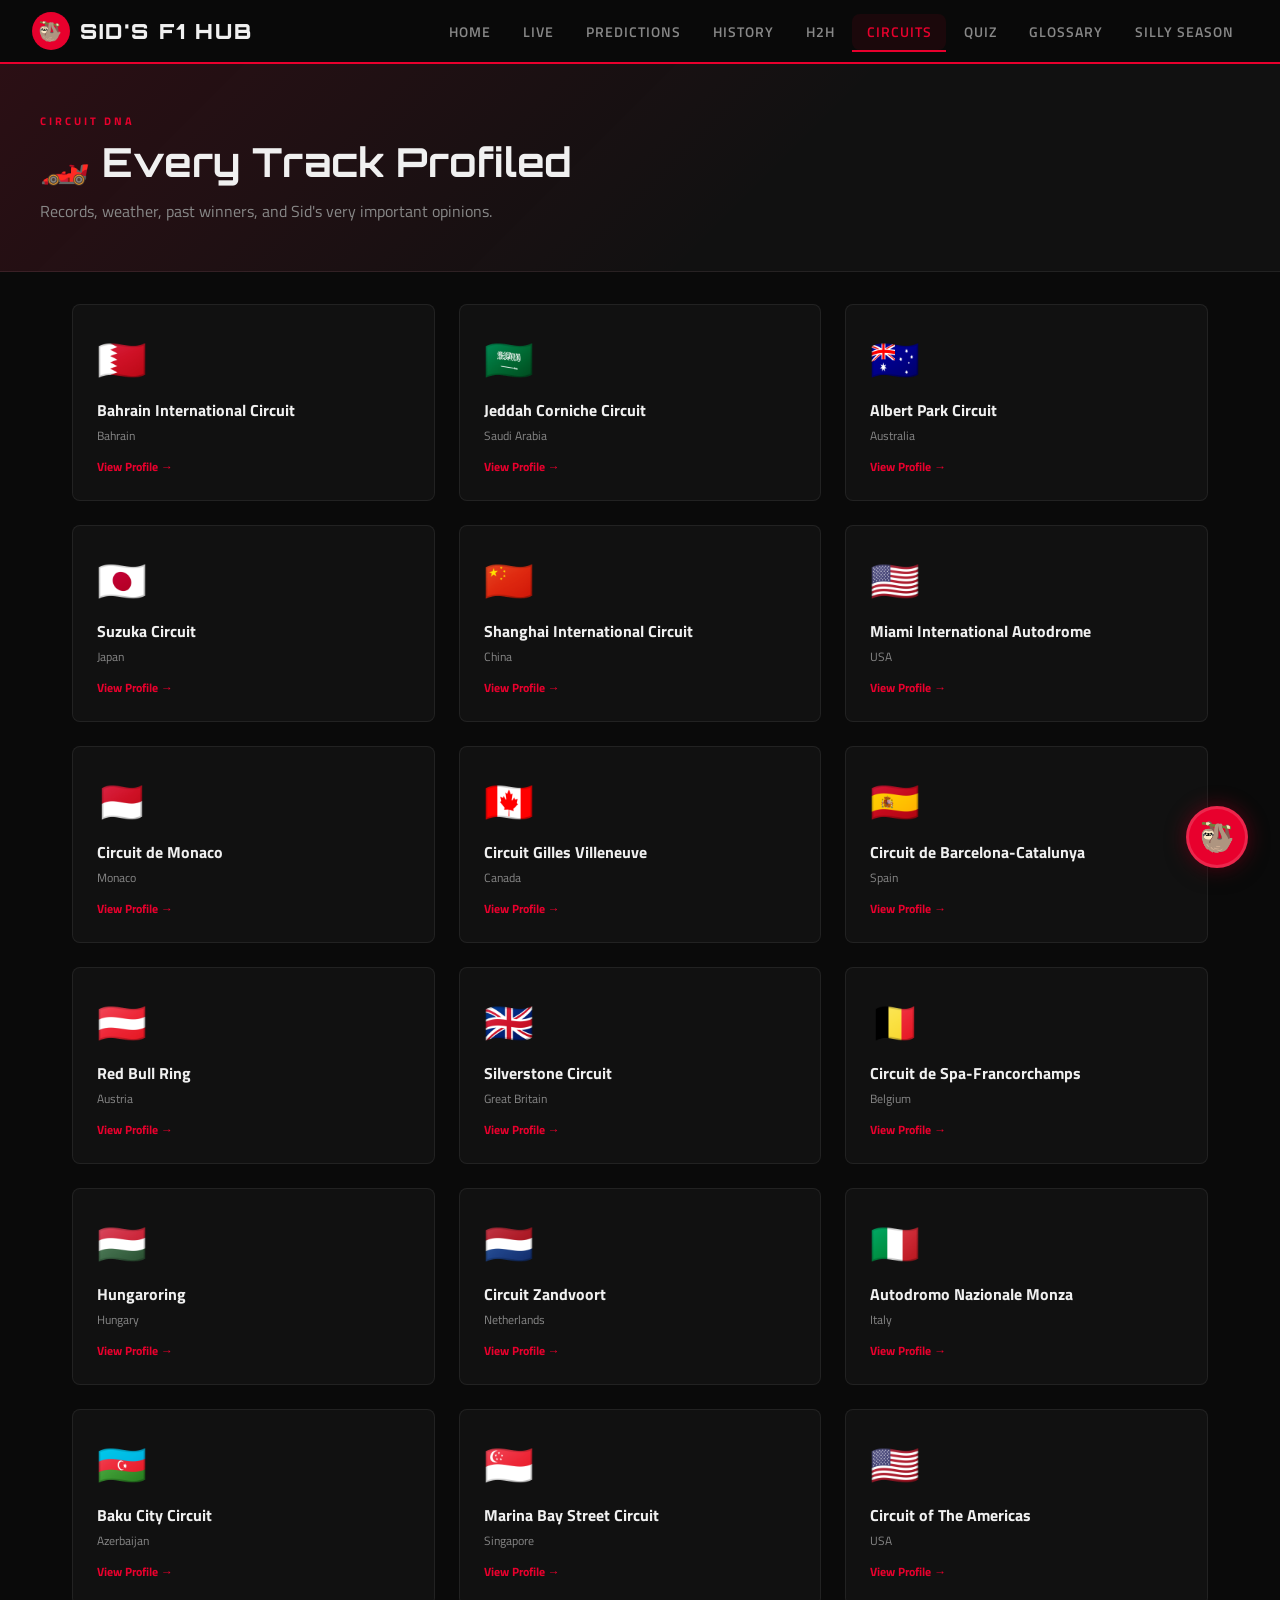
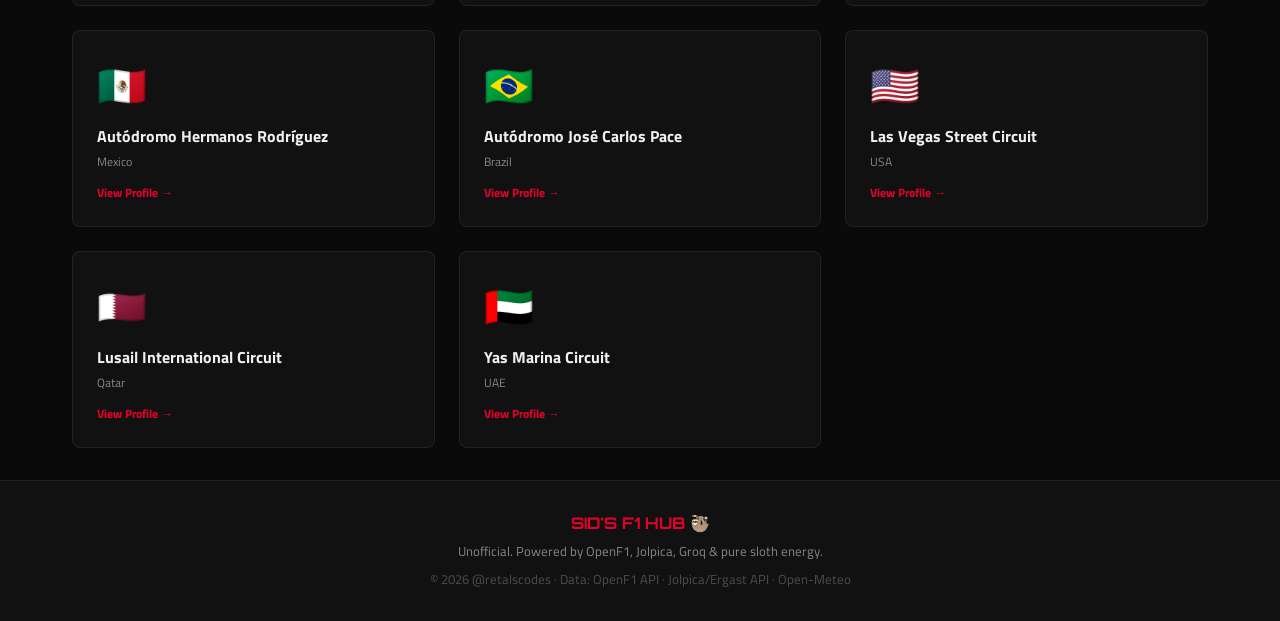
==== frontend/pages/circuit.html @ 2f7b027c "Initial release — Sid's F1 Hub Full-stack F1 website featuring live dashboard, race predictions with" ====
<!DOCTYPE html>
<html lang="en">
<head>
  <meta charset="UTF-8" />
  <meta name="viewport" content="width=device-width, initial-scale=1.0" />
  <title>Circuits — SID'S F1 HUB</title>
  <link rel="stylesheet" href="../assets/css/main.css" />
  <link rel="icon" href="data:image/svg+xml,<svg xmlns='http://www.w3.org/2000/svg' viewBox='0 0 100 100'><text y='.9em' font-size='90'>🦥</text></svg>" />
</head>
<body>
<nav class="nav">
  <a href="../index.html" class="nav-logo"><div class="sid-icon-fallback">🦥</div>SID'S F1 HUB</a>
  <ul class="nav-links" id="navLinks">
    <li><a href="../index.html">Home</a></li>
    <li><a href="live.html">Live</a></li>
    <li><a href="predictions.html">Predictions</a></li>
    <li><a href="history.html">History</a></li>
    <li><a href="head-to-head.html">H2H</a></li>
    <li><a href="circuit.html" class="active">Circuits</a></li>
    <li><a href="quiz.html">Quiz</a></li>
    <li><a href="glossary.html">Glossary</a></li>
    <li><a href="silly-season.html">Silly Season</a></li>
  </ul>
  <button class="nav-burger" id="navBurger"><span></span><span></span><span></span></button>
</nav>

<div style="padding-top:64px;">
  <div style="background:linear-gradient(135deg,rgba(232,0,45,0.12),transparent 60%),var(--bg2);border-bottom:1px solid var(--border);padding:3rem 2rem;">
    <div style="max-width:1200px;margin:0 auto;">
      <div class="section-tag">Circuit DNA</div>
      <h1 class="section-title" style="font-size:2.5rem;margin-bottom:0.75rem;">🏎️ Every Track Profiled</h1>
      <p style="color:var(--text-dim);max-width:500px;">Records, weather, past winners, and Sid's very important opinions.</p>
    </div>
  </div>

  <!-- Circuit Grid -->
  <div id="circuitGrid" style="max-width:1200px;margin:0 auto;padding:2rem;">
    <div class="grid-auto" id="circuitCards"></div>
  </div>

  <!-- Circuit Detail -->
  <div id="circuitDetail" style="display:none;max-width:1100px;margin:0 auto;padding:2rem;">
    <button class="btn btn-ghost" onclick="closeDetail()" style="margin-bottom:1.5rem;">← All Circuits</button>

    <div style="display:flex;align-items:center;gap:1.5rem;flex-wrap:wrap;margin-bottom:2rem;">
      <div style="font-size:4rem;" id="detailFlag"></div>
      <div>
        <div class="section-tag" id="detailCountry"></div>
        <h2 class="section-title" style="font-size:2rem;" id="detailName"></h2>
      </div>
    </div>

    <div class="grid-4" style="gap:1rem;margin-bottom:2rem;" id="detailStats"></div>

    <div class="grid-2" style="gap:1.5rem;margin-bottom:2rem;">
      <!-- Weather -->
      <div class="card card-accent" id="detailWeatherCard" style="display:none;">
        <div class="section-tag" style="margin-bottom:0.75rem;">Current Weather at Circuit</div>
        <div style="display:flex;align-items:center;gap:1.5rem;flex-wrap:wrap;">
          <div>
            <div class="font-mono fw-900 text-red" style="font-size:2.5rem;" id="detailTemp">--°C</div>
            <div style="font-size:0.8rem;color:var(--text-dim);" id="detailWeatherDesc"></div>
          </div>
          <div style="display:flex;gap:1.5rem;">
            <div><div class="text-dim" style="font-size:0.7rem;text-transform:uppercase;letter-spacing:1px;">Wind</div><div class="font-mono fw-700" id="detailWind">--</div></div>
          </div>
        </div>
      </div>

      <!-- Sid's Take -->
      <div class="card" style="border-left:3px solid var(--red);">
        <div style="display:flex;gap:0.75rem;">
          <div style="font-size:1.5rem;flex-shrink:0;">🦥</div>
          <div>
            <div style="font-size:0.7rem;font-weight:700;letter-spacing:1px;text-transform:uppercase;color:var(--red);margin-bottom:0.4rem;">Sid's Take</div>
            <div style="font-size:0.88rem;font-style:italic;" id="detailSidQuote">Loading Sid's opinion...</div>
          </div>
        </div>
      </div>
    </div>

    <!-- Fun Fact -->
    <div class="card" style="margin-bottom:2rem;border-left:3px solid var(--gold);" id="detailFunFact" style="display:none;">
      <div style="font-size:0.7rem;font-weight:700;letter-spacing:1px;text-transform:uppercase;color:var(--gold);margin-bottom:0.5rem;">⭐ Fun Fact</div>
      <div id="detailFunFactText" style="font-size:0.9rem;"></div>
    </div>

    <!-- Past Winners -->
    <div class="card">
      <div class="section-tag" style="margin-bottom:1rem;">Past Race Winners</div>
      <div id="detailWinners">
        <div class="loading-state"><div class="spinner"></div></div>
      </div>
    </div>
  </div>
</div>

<footer>
  <div class="footer-logo">SID'S F1 HUB 🦥</div>
  <div>Unofficial. Powered by OpenF1, Jolpica, Groq & pure sloth energy.</div>
  <div style="margin-top:0.5rem;opacity:0.5;">© 2026 @retalscodes · Data: OpenF1 API · Jolpica/Ergast API · Open-Meteo</div>
</footer>

<div class="sid-chat-bubble">
  <div class="sid-chat-window" id="sidChatWindow">
    <div class="sid-chat-header">
      <div class="avatar"><div class="fallback">🦥</div></div>
      <div><div class="name">Sid the F1 Sloth</div><div class="status">Online</div></div>
    </div>
    <div class="sid-chat-msgs" id="sidMsgs">
      <div class="msg msg-sid">Monaco is basically my ice cave. Narrow, impossible to escape. Ask me anything! 🦥🏎️</div>
    </div>
    <div class="sid-chat-input">
      <input type="text" id="sidInput" placeholder="Ask Sid..." />
      <button id="sidSend"><svg viewBox="0 0 24 24"><path d="M2 21l21-9L2 3v7l15 2-15 2z"/></svg></button>
    </div>
  </div>
  <button class="sid-chat-toggle" id="sidChatToggle"><span class="fallback-face">🦥</span></button>
</div>

<script src="../assets/js/api.js"></script>
<script src="../assets/js/sid-chat.js"></script>
<script>
document.getElementById('navBurger').addEventListener('click', () => {
  document.getElementById('navLinks').classList.toggle('open');
});

const CIRCUITS_CLIENT = {
  bahrain:       { name: 'Bahrain International Circuit',   country: 'Bahrain',     flag: '🇧🇭' },
  saudi_arabia:  { name: 'Jeddah Corniche Circuit',         country: 'Saudi Arabia',flag: '🇸🇦' },
  australia:     { name: 'Albert Park Circuit',             country: 'Australia',   flag: '🇦🇺' },
  japan:         { name: 'Suzuka Circuit',                  country: 'Japan',       flag: '🇯🇵' },
  china:         { name: 'Shanghai International Circuit',  country: 'China',       flag: '🇨🇳' },
  miami:         { name: 'Miami International Autodrome',   country: 'USA',         flag: '🇺🇸' },
  monaco:        { name: 'Circuit de Monaco',               country: 'Monaco',      flag: '🇲🇨' },
  canada:        { name: 'Circuit Gilles Villeneuve',       country: 'Canada',      flag: '🇨🇦' },
  spain:         { name: 'Circuit de Barcelona-Catalunya',  country: 'Spain',       flag: '🇪🇸' },
  austria:       { name: 'Red Bull Ring',                   country: 'Austria',     flag: '🇦🇹' },
  britain:       { name: 'Silverstone Circuit',             country: 'Great Britain',flag:'🇬🇧' },
  belgium:       { name: 'Circuit de Spa-Francorchamps',    country: 'Belgium',     flag: '🇧🇪' },
  hungary:       { name: 'Hungaroring',                     country: 'Hungary',     flag: '🇭🇺' },
  netherlands:   { name: 'Circuit Zandvoort',               country: 'Netherlands', flag: '🇳🇱' },
  italy:         { name: 'Autodromo Nazionale Monza',       country: 'Italy',       flag: '🇮🇹' },
  azerbaijan:    { name: 'Baku City Circuit',               country: 'Azerbaijan',  flag: '🇦🇿' },
  singapore:     { name: 'Marina Bay Street Circuit',       country: 'Singapore',   flag: '🇸🇬' },
  usa:           { name: 'Circuit of The Americas',         country: 'USA',         flag: '🇺🇸' },
  mexico:        { name: 'Autódromo Hermanos Rodríguez',    country: 'Mexico',      flag: '🇲🇽' },
  brazil:        { name: 'Autódromo José Carlos Pace',      country: 'Brazil',      flag: '🇧🇷' },
  las_vegas:     { name: 'Las Vegas Street Circuit',        country: 'USA',         flag: '🇺🇸' },
  qatar:         { name: 'Lusail International Circuit',    country: 'Qatar',       flag: '🇶🇦' },
  abu_dhabi:     { name: 'Yas Marina Circuit',              country: 'UAE',         flag: '🇦🇪' },
};

// Build grid
const grid = document.getElementById('circuitCards');
grid.innerHTML = Object.entries(CIRCUITS_CLIENT).map(([key, c]) => `
  <div class="card" style="cursor:pointer;" onclick="openCircuit('${key}')">
    <div style="font-size:2.5rem;margin-bottom:0.5rem;">${c.flag}</div>
    <div class="fw-700">${c.name}</div>
    <div style="font-size:0.75rem;color:var(--text-dim);margin-top:4px;">${c.country}</div>
    <div style="margin-top:0.75rem;font-size:0.75rem;color:var(--red);font-weight:700;">View Profile →</div>
  </div>`).join('');

async function openCircuit(key) {
  document.getElementById('circuitGrid').style.display = 'none';
  document.getElementById('circuitDetail').style.display = 'block';
  const c = CIRCUITS_CLIENT[key];
  if (c) {
    document.getElementById('detailFlag').textContent = c.flag;
    document.getElementById('detailName').textContent = c.name;
    document.getElementById('detailCountry').textContent = c.country;
  }
  document.getElementById('detailStats').innerHTML = '<div class="loading-state" style="grid-column:1/-1"><div class="spinner"></div></div>';
  document.getElementById('detailWinners').innerHTML = '<div class="loading-state"><div class="spinner"></div></div>';

  const data = await API.getCircuitDNA(key);
  if (!data) return;

  const stats = [
    { label: 'Circuit Length', value: data.length_km ? data.length_km + ' km' : '—' },
    { label: 'Turns', value: data.turns || '—' },
    { label: 'DRS Zones', value: data.drs_zones || '—' },
    { label: 'First GP', value: data.first_gp || '—' },
    { label: 'Lap Record', value: data.lap_record || '—', wide: true },
    { label: 'Overtaking', value: data.overtaking_difficulty || '—', wide: true },
  ];
  document.getElementById('detailStats').innerHTML = stats.map(s => `
    <div class="card" style="padding:1rem;${s.wide?'grid-column:span 2;':''}">
      <div style="font-size:0.7rem;color:var(--text-dim);letter-spacing:1px;text-transform:uppercase;margin-bottom:4px;">${s.label}</div>
      <div class="fw-700" style="font-size:0.9rem;">${s.value}</div>
    </div>`).join('');

  if (data.weather?.temperature != null) {
    const wc = document.getElementById('detailWeatherCard');
    wc.style.display = 'block';
    document.getElementById('detailTemp').textContent = `${Math.round(data.weather.temperature)}°C`;
    document.getElementById('detailWeatherDesc').textContent = descWeather(data.weather.weathercode);
    document.getElementById('detailWind').textContent = `${data.weather.windspeed} km/h`;
  }

  if (data.sid_quote) {
    document.getElementById('detailSidQuote').textContent = data.sid_quote;
  }

  if (data.fun_fact) {
    document.getElementById('detailFunFact').style.display = 'block';
    document.getElementById('detailFunFactText').textContent = data.fun_fact;
  }

  if (data.past_winners?.length) {
    document.getElementById('detailWinners').innerHTML = `
      <table class="standings-table">
        <thead><tr><th>Year</th><th>Winner</th><th>Constructor</th><th>Time / Gap</th></tr></thead>
        <tbody>
          ${data.past_winners.map(w => `
            <tr>
              <td class="font-mono text-dim">${w.year}</td>
              <td class="fw-700">${w.winner}</td>
              <td style="color:var(--text-dim);font-size:0.85rem;">${w.constructor}</td>
              <td class="font-mono" style="font-size:0.82rem;color:var(--text-dim);">${w.time || '—'}</td>
            </tr>`).join('')}
        </tbody>
      </table>`;
  } else {
    document.getElementById('detailWinners').innerHTML = '<div class="text-dim" style="padding:1rem;">No winner data available for this circuit.</div>';
  }

  window.scrollTo({ top: 0, behavior: 'smooth' });
}

function closeDetail() {
  document.getElementById('circuitDetail').style.display = 'none';
  document.getElementById('circuitGrid').style.display = 'block';
}

function descWeather(code) {
  if (!code && code !== 0) return '';
  if (code === 0) return 'Clear sky ☀️';
  if (code <= 3)  return 'Partly cloudy ⛅';
  if (code <= 9)  return 'Overcast ☁️';
  if (code <= 39) return 'Foggy 🌫️';
  if (code <= 69) return 'Rain 🌧️';
  if (code <= 79) return 'Snow 🌨️';
  if (code <= 89) return 'Showers 🌦️';
  return 'Thunderstorm ⛈️';
}
</script>
</body>
</html>
---- frontend/assets/css/main.css ----
@import url('https://fonts.googleapis.com/css2?family=Orbitron:wght@400;700;900&family=Titillium+Web:wght@300;400;600;700;900&display=swap');

:root {
  --red:       #E8002D;
  --red-dark:  #B5001F;
  --red-glow:  rgba(232,0,45,0.35);
  --bg:        #0A0A0A;
  --bg2:       #111111;
  --bg3:       #1A1A1A;
  --bg4:       #222222;
  --border:    rgba(255,255,255,0.07);
  --text:      #F0F0F0;
  --text-dim:  #888888;
  --gold:      #FFD700;
  --silver:    #C0C0C0;
  --bronze:    #CD7F32;
  --green:     #00D4A0;
  --blue:      #0099FF;
  --font-main: 'Titillium Web', sans-serif;
  --font-mono: 'Orbitron', monospace;
  --radius:    8px;
  --glow: 0 0 20px var(--red-glow);
}

*, *::before, *::after { box-sizing: border-box; margin: 0; padding: 0; }

html { scroll-behavior: smooth; }

body {
  font-family: var(--font-main);
  background: var(--bg);
  color: var(--text);
  min-height: 100vh;
  overflow-x: hidden;
}

/* ── SCROLLBAR ── */
::-webkit-scrollbar { width: 6px; }
::-webkit-scrollbar-track { background: var(--bg2); }
::-webkit-scrollbar-thumb { background: var(--red); border-radius: 3px; }

/* ── NAV ── */
.nav {
  position: fixed;
  top: 0; left: 0; right: 0;
  z-index: 100;
  background: rgba(10,10,10,0.95);
  border-bottom: 2px solid var(--red);
  backdrop-filter: blur(12px);
  display: flex;
  align-items: center;
  justify-content: space-between;
  padding: 0 2rem;
  height: 64px;
}

.nav-logo {
  font-family: var(--font-mono);
  font-size: 1.3rem;
  font-weight: 900;
  color: var(--text);
  text-decoration: none;
  display: flex;
  align-items: center;
  gap: 0.6rem;
  letter-spacing: 2px;
}

.nav-logo .sid-icon {
  width: 38px;
  height: 38px;
  border-radius: 50%;
  border: 2px solid var(--red);
  object-fit: cover;
}

.nav-logo .sid-icon-fallback {
  width: 38px; height: 38px;
  border-radius: 50%;
  background: var(--red);
  display: flex; align-items: center; justify-content: center;
  font-size: 1.2rem; font-weight: 900;
  color: white;
}

.nav-links {
  display: flex;
  align-items: center;
  gap: 0.2rem;
  list-style: none;
}

.nav-links a {
  color: var(--text-dim);
  text-decoration: none;
  font-size: 0.85rem;
  font-weight: 600;
  letter-spacing: 1px;
  text-transform: uppercase;
  padding: 0.5rem 0.9rem;
  border-radius: var(--radius);
  transition: all 0.2s;
  position: relative;
}

.nav-links a:hover,
.nav-links a.active {
  color: var(--red);
  background: rgba(232,0,45,0.08);
}

.nav-links a.active::after {
  content: '';
  position: absolute;
  bottom: -2px; left: 0; right: 0;
  height: 2px;
  background: var(--red);
}

.nav-burger {
  display: none;
  background: none;
  border: none;
  cursor: pointer;
  flex-direction: column;
  gap: 5px;
}
.nav-burger span {
  display: block; width: 24px; height: 2px; background: var(--text);
  transition: all 0.3s;
}

/* ── HERO ── */
.hero {
  min-height: 100vh;
  display: flex;
  align-items: center;
  padding: 80px 2rem 4rem;
  position: relative;
  overflow: hidden;
  background: radial-gradient(ellipse at 70% 50%, rgba(232,0,45,0.12) 0%, transparent 60%),
              radial-gradient(ellipse at 10% 80%, rgba(232,0,45,0.06) 0%, transparent 50%),
              var(--bg);
}

.hero-bg-lines {
  position: absolute;
  inset: 0;
  overflow: hidden;
  pointer-events: none;
}

.hero-bg-lines::before {
  content: '';
  position: absolute;
  top: -50%; left: -10%;
  width: 120%; height: 200%;
  background: repeating-linear-gradient(
    -45deg,
    transparent,
    transparent 60px,
    rgba(232,0,45,0.03) 60px,
    rgba(232,0,45,0.03) 61px
  );
}

.hero-content {
  flex: 1;
  max-width: 700px;
  z-index: 1;
}

.hero-badge {
  display: inline-flex;
  align-items: center;
  gap: 0.5rem;
  background: rgba(232,0,45,0.15);
  border: 1px solid rgba(232,0,45,0.4);
  border-radius: 50px;
  padding: 0.35rem 1rem;
  font-size: 0.75rem;
  font-weight: 700;
  letter-spacing: 2px;
  text-transform: uppercase;
  color: var(--red);
  margin-bottom: 1.5rem;
}

.hero-badge .dot {
  width: 6px; height: 6px;
  border-radius: 50%;
  background: var(--red);
  animation: blink 1.2s infinite;
}

@keyframes blink { 0%,100%{opacity:1} 50%{opacity:0.2} }

.hero-title {
  font-family: var(--font-mono);
  font-size: clamp(2.5rem, 7vw, 5rem);
  font-weight: 900;
  line-height: 1;
  letter-spacing: -1px;
  margin-bottom: 1rem;
}

.hero-title .line1 { color: var(--text); }
.hero-title .accent { color: var(--red); }

.hero-subtitle {
  font-size: 1.1rem;
  color: var(--text-dim);
  margin-bottom: 2.5rem;
  line-height: 1.6;
  max-width: 480px;
}

/* ── LIGHTS SEQUENCE ── */
.lights-row {
  display: flex;
  gap: 12px;
  margin-bottom: 2.5rem;
}

.light {
  width: 22px; height: 22px;
  border-radius: 50%;
  background: #1a0000;
  border: 2px solid #330000;
  box-shadow: inset 0 0 6px rgba(0,0,0,0.8);
  transition: all 0.3s;
}

.light.on {
  background: var(--red);
  border-color: var(--red-dark);
  box-shadow: 0 0 12px var(--red-glow), inset 0 0 4px rgba(255,100,100,0.4);
}

/* ── COUNTDOWN ── */
.countdown-card {
  background: var(--bg2);
  border: 1px solid var(--border);
  border-top: 3px solid var(--red);
  border-radius: var(--radius);
  padding: 1.5rem 2rem;
  display: inline-block;
}

.countdown-race {
  font-size: 0.75rem;
  font-weight: 700;
  letter-spacing: 2px;
  text-transform: uppercase;
  color: var(--red);
  margin-bottom: 0.75rem;
  display: flex;
  align-items: center;
  gap: 0.5rem;
}

.countdown-units {
  display: flex;
  gap: 1.5rem;
  align-items: flex-end;
}

.countdown-unit {
  text-align: center;
}

.countdown-num {
  font-family: var(--font-mono);
  font-size: 3rem;
  font-weight: 900;
  color: var(--text);
  line-height: 1;
  min-width: 60px;
}

.countdown-label {
  font-size: 0.65rem;
  font-weight: 700;
  letter-spacing: 2px;
  text-transform: uppercase;
  color: var(--text-dim);
  margin-top: 4px;
}

.countdown-sep {
  font-family: var(--font-mono);
  font-size: 2rem;
  color: var(--red);
  line-height: 1;
  padding-bottom: 0.4rem;
}

.hero-sid {
  position: absolute;
  right: 5%;
  bottom: 0;
  width: min(380px, 40vw);
  z-index: 1;
  filter: drop-shadow(-10px 0 40px rgba(232,0,45,0.3));
}

/* ── SECTION ── */
.section {
  padding: 5rem 2rem;
  max-width: 1400px;
  margin: 0 auto;
}

.section-header {
  margin-bottom: 2.5rem;
}

.section-tag {
  font-size: 0.7rem;
  font-weight: 700;
  letter-spacing: 3px;
  text-transform: uppercase;
  color: var(--red);
  margin-bottom: 0.5rem;
}

.section-title {
  font-family: var(--font-mono);
  font-size: clamp(1.5rem, 3vw, 2.2rem);
  font-weight: 700;
  color: var(--text);
}

/* ── CARD ── */
.card {
  background: var(--bg2);
  border: 1px solid var(--border);
  border-radius: var(--radius);
  padding: 1.5rem;
  transition: border-color 0.2s, transform 0.2s;
}

.card:hover {
  border-color: rgba(232,0,45,0.3);
  transform: translateY(-2px);
}

.card-accent { border-top: 3px solid var(--red); }

/* ── GRID ── */
.grid-2 { display: grid; grid-template-columns: repeat(2, 1fr); gap: 1.5rem; }
.grid-3 { display: grid; grid-template-columns: repeat(3, 1fr); gap: 1.5rem; }
.grid-4 { display: grid; grid-template-columns: repeat(4, 1fr); gap: 1.5rem; }
.grid-auto { display: grid; grid-template-columns: repeat(auto-fill, minmax(280px, 1fr)); gap: 1.5rem; }

/* ── DRIVER CARD ── */
.driver-card {
  background: var(--bg2);
  border: 1px solid var(--border);
  border-radius: var(--radius);
  padding: 1.25rem;
  display: flex;
  align-items: center;
  gap: 1rem;
  transition: all 0.2s;
  cursor: pointer;
}

.driver-card:hover { border-color: rgba(232,0,45,0.4); background: var(--bg3); }

.driver-number {
  font-family: var(--font-mono);
  font-size: 1.8rem;
  font-weight: 900;
  min-width: 50px;
  text-align: center;
  opacity: 0.5;
}

.driver-flag {
  font-size: 1.4rem;
}

.driver-info { flex: 1; }

.driver-name {
  font-weight: 700;
  font-size: 1rem;
  color: var(--text);
}

.driver-team {
  font-size: 0.75rem;
  color: var(--text-dim);
  margin-top: 2px;
}

.driver-points {
  font-family: var(--font-mono);
  font-size: 1.1rem;
  font-weight: 700;
  color: var(--red);
}

.team-color-bar {
  width: 4px;
  height: 100%;
  border-radius: 2px;
  min-height: 50px;
}

/* ── STANDINGS TABLE ── */
.standings-table {
  width: 100%;
  border-collapse: collapse;
}

.standings-table th {
  font-size: 0.7rem;
  font-weight: 700;
  letter-spacing: 2px;
  text-transform: uppercase;
  color: var(--text-dim);
  text-align: left;
  padding: 0.75rem 1rem;
  border-bottom: 1px solid var(--border);
}

.standings-table td {
  padding: 0.85rem 1rem;
  border-bottom: 1px solid var(--border);
  font-size: 0.9rem;
}

.standings-table tr:last-child td { border-bottom: none; }
.standings-table tr:hover td { background: rgba(255,255,255,0.02); }

.pos-1 { color: var(--gold); font-family: var(--font-mono); font-weight: 700; }
.pos-2 { color: var(--silver); font-family: var(--font-mono); font-weight: 700; }
.pos-3 { color: var(--bronze); font-family: var(--font-mono); font-weight: 700; }
.pos-n { color: var(--text-dim); font-family: var(--font-mono); }

/* ── TIRE ── */
.tire {
  display: inline-flex;
  align-items: center;
  justify-content: center;
  width: 28px; height: 28px;
  border-radius: 50%;
  font-size: 0.65rem;
  font-weight: 900;
  letter-spacing: 0.5px;
}

.tire-S { background: #FF1E00; color: white; }
.tire-M { background: #FFD700; color: black; }
.tire-H { background: #F0F0F0; color: black; }
.tire-I { background: #39B54A; color: white; }
.tire-W { background: #1E90FF; color: white; }

/* ── FLAGS ── */
.flag-pill {
  display: inline-flex;
  align-items: center;
  gap: 0.4rem;
  background: var(--bg3);
  border: 1px solid var(--border);
  border-radius: 50px;
  padding: 0.25rem 0.75rem;
  font-size: 0.8rem;
  font-weight: 600;
}

/* ── BUTTON ── */
.btn {
  display: inline-flex;
  align-items: center;
  gap: 0.5rem;
  padding: 0.7rem 1.5rem;
  border-radius: var(--radius);
  font-family: var(--font-main);
  font-weight: 700;
  font-size: 0.85rem;
  letter-spacing: 1px;
  text-transform: uppercase;
  cursor: pointer;
  border: none;
  text-decoration: none;
  transition: all 0.2s;
}

.btn-primary {
  background: var(--red);
  color: white;
}

.btn-primary:hover {
  background: var(--red-dark);
  transform: translateY(-1px);
  box-shadow: var(--glow);
}

.btn-outline {
  background: transparent;
  border: 1px solid var(--red);
  color: var(--red);
}

.btn-outline:hover {
  background: rgba(232,0,45,0.1);
}

.btn-ghost {
  background: var(--bg3);
  color: var(--text);
  border: 1px solid var(--border);
}

.btn-ghost:hover { background: var(--bg4); }

/* ── INPUT ── */
.input {
  background: var(--bg3);
  border: 1px solid var(--border);
  border-radius: var(--radius);
  color: var(--text);
  font-family: var(--font-main);
  font-size: 0.95rem;
  padding: 0.75rem 1rem;
  width: 100%;
  outline: none;
  transition: border-color 0.2s;
}

.input:focus { border-color: var(--red); }
.input::placeholder { color: var(--text-dim); }

select.input {
  cursor: pointer;
  -webkit-appearance: none;
  background-image: url("data:image/svg+xml,%3Csvg xmlns='http://www.w3.org/2000/svg' width='12' height='12' viewBox='0 0 12 12'%3E%3Cpath fill='%23888' d='M6 8L1 3h10z'/%3E%3C/svg%3E");
  background-repeat: no-repeat;
  background-position: right 1rem center;
  padding-right: 2.5rem;
}

/* ── BADGE ── */
.badge {
  display: inline-flex;
  align-items: center;
  padding: 0.2rem 0.6rem;
  border-radius: 4px;
  font-size: 0.7rem;
  font-weight: 700;
  letter-spacing: 1px;
  text-transform: uppercase;
}

.badge-red    { background: rgba(232,0,45,0.2);  color: var(--red); }
.badge-green  { background: rgba(0,212,160,0.2); color: var(--green); }
.badge-gold   { background: rgba(255,215,0,0.2); color: var(--gold); }
.badge-gray   { background: rgba(255,255,255,0.07); color: var(--text-dim); }

/* ── LIVE INDICATOR ── */
.live-badge {
  display: inline-flex;
  align-items: center;
  gap: 6px;
  background: rgba(232,0,45,0.15);
  border: 1px solid rgba(232,0,45,0.5);
  border-radius: 50px;
  padding: 0.3rem 0.8rem;
  font-size: 0.75rem;
  font-weight: 700;
  letter-spacing: 2px;
  color: var(--red);
}

.live-badge .pulse {
  width: 8px; height: 8px;
  border-radius: 50%;
  background: var(--red);
  animation: pulse 1.5s infinite;
}

@keyframes pulse {
  0%   { transform: scale(1); opacity: 1; box-shadow: 0 0 0 0 var(--red-glow); }
  70%  { transform: scale(1.1); opacity: 0.7; box-shadow: 0 0 0 6px transparent; }
  100% { transform: scale(1); opacity: 1; }
}

/* ── SID CHAT ── */
.sid-chat-bubble {
  position: fixed;
  bottom: 2rem;
  right: 2rem;
  z-index: 200;
}

.sid-chat-toggle {
  width: 62px; height: 62px;
  border-radius: 50%;
  background: var(--red);
  border: 3px solid rgba(255,255,255,0.15);
  cursor: pointer;
  display: flex;
  align-items: center;
  justify-content: center;
  box-shadow: var(--glow), 0 4px 20px rgba(0,0,0,0.5);
  transition: transform 0.2s;
  overflow: hidden;
  padding: 0;
}

.sid-chat-toggle:hover { transform: scale(1.08); }

.sid-chat-toggle img {
  width: 100%; height: 100%;
  object-fit: cover;
  border-radius: 50%;
}

.sid-chat-toggle .fallback-face {
  font-size: 1.8rem;
}

.sid-chat-window {
  position: absolute;
  bottom: 78px;
  right: 0;
  width: 360px;
  background: var(--bg2);
  border: 1px solid var(--border);
  border-top: 3px solid var(--red);
  border-radius: var(--radius);
  box-shadow: 0 20px 60px rgba(0,0,0,0.7);
  display: none;
  flex-direction: column;
  overflow: hidden;
  max-height: 520px;
}

.sid-chat-window.open { display: flex; }

.sid-chat-header {
  display: flex;
  align-items: center;
  gap: 0.75rem;
  padding: 1rem 1.25rem;
  background: var(--bg3);
  border-bottom: 1px solid var(--border);
}

.sid-chat-header .avatar {
  width: 36px; height: 36px;
  border-radius: 50%;
  border: 2px solid var(--red);
  overflow: hidden;
  flex-shrink: 0;
}

.sid-chat-header .avatar img { width: 100%; height: 100%; object-fit: cover; }
.sid-chat-header .avatar .fallback { width: 100%; height: 100%; background: var(--red); display: flex; align-items: center; justify-content: center; font-size: 1rem; }

.sid-chat-header .name {
  font-weight: 700;
  font-size: 0.9rem;
}

.sid-chat-header .status {
  font-size: 0.7rem;
  color: var(--green);
  display: flex;
  align-items: center;
  gap: 4px;
}

.sid-chat-header .status::before {
  content: '';
  width: 6px; height: 6px;
  border-radius: 50%;
  background: var(--green);
}

.sid-chat-msgs {
  flex: 1;
  overflow-y: auto;
  padding: 1rem;
  display: flex;
  flex-direction: column;
  gap: 0.75rem;
  min-height: 200px;
}

.msg {
  max-width: 85%;
  padding: 0.75rem 1rem;
  border-radius: var(--radius);
  font-size: 0.88rem;
  line-height: 1.5;
}

.msg-sid {
  background: var(--bg3);
  border: 1px solid var(--border);
  align-self: flex-start;
  border-bottom-left-radius: 2px;
}

.msg-user {
  background: var(--red);
  color: white;
  align-self: flex-end;
  border-bottom-right-radius: 2px;
}

.msg-typing {
  display: flex;
  gap: 4px;
  align-items: center;
  padding: 0.75rem 1rem;
}

.msg-typing span {
  width: 6px; height: 6px;
  background: var(--text-dim);
  border-radius: 50%;
  animation: typing-dot 1.4s infinite;
}

.msg-typing span:nth-child(2) { animation-delay: 0.2s; }
.msg-typing span:nth-child(3) { animation-delay: 0.4s; }

@keyframes typing-dot { 0%,80%,100%{opacity:0.2;transform:scale(1)} 40%{opacity:1;transform:scale(1.2)} }

.sid-chat-input {
  display: flex;
  gap: 0.5rem;
  padding: 0.75rem 1rem;
  border-top: 1px solid var(--border);
  background: var(--bg3);
}

.sid-chat-input input {
  flex: 1;
  background: var(--bg4);
  border: 1px solid var(--border);
  border-radius: 50px;
  color: var(--text);
  font-family: var(--font-main);
  font-size: 0.85rem;
  padding: 0.5rem 1rem;
  outline: none;
}

.sid-chat-input input:focus { border-color: var(--red); }

.sid-chat-input button {
  background: var(--red);
  border: none;
  border-radius: 50%;
  width: 36px; height: 36px;
  cursor: pointer;
  display: flex; align-items: center; justify-content: center;
  transition: background 0.2s;
  flex-shrink: 0;
}

.sid-chat-input button:hover { background: var(--red-dark); }
.sid-chat-input button svg { width: 16px; height: 16px; fill: white; }

/* ── RACE WEEKEND SESSIONS ── */
.sessions-grid {
  display: grid;
  grid-template-columns: repeat(auto-fill, minmax(180px, 1fr));
  gap: 1rem;
}

.session-card {
  background: var(--bg3);
  border: 1px solid var(--border);
  border-radius: var(--radius);
  padding: 1rem;
  text-align: center;
}

.session-type {
  font-size: 0.7rem;
  font-weight: 700;
  letter-spacing: 2px;
  text-transform: uppercase;
  color: var(--text-dim);
  margin-bottom: 0.4rem;
}

.session-time {
  font-family: var(--font-mono);
  font-size: 1rem;
  font-weight: 700;
  color: var(--text);
}

.session-date {
  font-size: 0.75rem;
  color: var(--text-dim);
  margin-top: 4px;
}

/* ── TABS ── */
.tabs {
  display: flex;
  gap: 0;
  border-bottom: 2px solid var(--border);
  margin-bottom: 2rem;
  overflow-x: auto;
}

.tab {
  padding: 0.75rem 1.5rem;
  font-size: 0.85rem;
  font-weight: 700;
  letter-spacing: 1px;
  text-transform: uppercase;
  color: var(--text-dim);
  cursor: pointer;
  border-bottom: 2px solid transparent;
  margin-bottom: -2px;
  white-space: nowrap;
  transition: all 0.2s;
  background: none;
  border-top: none;
  border-left: none;
  border-right: none;
  font-family: var(--font-main);
}

.tab:hover { color: var(--text); }
.tab.active { color: var(--red); border-bottom-color: var(--red); }

/* ── LEADERBOARD ── */
.leaderboard-row {
  display: flex;
  align-items: center;
  gap: 1rem;
  padding: 1rem 1.25rem;
  border-radius: var(--radius);
  background: var(--bg3);
  border: 1px solid var(--border);
  transition: all 0.2s;
}

.leaderboard-row:hover { border-color: rgba(232,0,45,0.3); }

.leaderboard-row.top1 { border-color: rgba(255,215,0,0.4); background: rgba(255,215,0,0.05); }
.leaderboard-row.top2 { border-color: rgba(192,192,192,0.3); }
.leaderboard-row.top3 { border-color: rgba(205,127,50,0.3); }

.lb-rank {
  font-family: var(--font-mono);
  font-size: 1.2rem;
  font-weight: 900;
  min-width: 36px;
  text-align: center;
}

.lb-score {
  font-family: var(--font-mono);
  font-size: 1.1rem;
  font-weight: 700;
  color: var(--red);
  margin-left: auto;
}

/* ── CHART BAR ── */
.bar-chart { display: flex; flex-direction: column; gap: 0.75rem; }

.bar-row { display: flex; align-items: center; gap: 1rem; }

.bar-label {
  font-size: 0.8rem;
  color: var(--text-dim);
  min-width: 140px;
  text-align: right;
}

.bar-track {
  flex: 1;
  height: 8px;
  background: var(--bg4);
  border-radius: 4px;
  overflow: hidden;
}

.bar-fill {
  height: 100%;
  border-radius: 4px;
  background: var(--red);
  transition: width 1s cubic-bezier(0.4,0,0.2,1);
}

.bar-value {
  font-family: var(--font-mono);
  font-size: 0.8rem;
  font-weight: 700;
  min-width: 50px;
  color: var(--text);
}

/* ── SPINNER ── */
.spinner {
  width: 40px; height: 40px;
  border: 3px solid var(--border);
  border-top-color: var(--red);
  border-radius: 50%;
  animation: spin 0.8s linear infinite;
  margin: 2rem auto;
}

@keyframes spin { to { transform: rotate(360deg); } }

.loading-state {
  display: flex;
  flex-direction: column;
  align-items: center;
  gap: 1rem;
  padding: 3rem;
  color: var(--text-dim);
  font-size: 0.85rem;
}

/* ── FOOTER ── */
footer {
  background: var(--bg2);
  border-top: 1px solid var(--border);
  padding: 2rem;
  text-align: center;
  color: var(--text-dim);
  font-size: 0.8rem;
}

footer .footer-logo {
  font-family: var(--font-mono);
  font-size: 1rem;
  font-weight: 700;
  color: var(--red);
  margin-bottom: 0.5rem;
}

/* ── ROOM CODE ── */
.room-code {
  font-family: var(--font-mono);
  font-size: 3rem;
  font-weight: 900;
  letter-spacing: 0.5rem;
  color: var(--red);
  text-shadow: var(--glow);
}

/* ── H2H COMPARE ── */
.h2h-bar {
  display: flex;
  align-items: center;
  gap: 0;
  border-radius: var(--radius);
  overflow: hidden;
  height: 12px;
}

.h2h-bar-left {
  height: 100%;
  transition: width 1s ease;
  border-radius: var(--radius) 0 0 var(--radius);
}

.h2h-bar-right {
  height: 100%;
  transition: width 1s ease;
  border-radius: 0 var(--radius) var(--radius) 0;
}

/* ── GLOSS CARD ── */
.gloss-card {
  background: var(--bg2);
  border: 1px solid var(--border);
  border-radius: var(--radius);
  padding: 1.5rem;
  cursor: pointer;
  transition: all 0.2s;
}

.gloss-card:hover {
  border-color: rgba(232,0,45,0.4);
  background: var(--bg3);
}

.gloss-term {
  font-family: var(--font-mono);
  font-size: 1rem;
  font-weight: 700;
  color: var(--red);
  margin-bottom: 0.5rem;
}

.gloss-def {
  font-size: 0.85rem;
  color: var(--text-dim);
  line-height: 1.5;
}

.gloss-sid {
  margin-top: 0.75rem;
  padding-top: 0.75rem;
  border-top: 1px solid var(--border);
  font-size: 0.85rem;
  color: var(--text);
  font-style: italic;
  display: none;
}

.gloss-card.expanded .gloss-sid { display: block; }

/* ── QUIZ ── */
.quiz-option {
  background: var(--bg3);
  border: 2px solid var(--border);
  border-radius: var(--radius);
  padding: 1rem 1.25rem;
  cursor: pointer;
  transition: all 0.2s;
  font-size: 0.95rem;
  text-align: left;
  width: 100%;
  color: var(--text);
  font-family: var(--font-main);
}

.quiz-option:hover {
  border-color: var(--red);
  background: rgba(232,0,45,0.06);
}

.quiz-option.selected {
  border-color: var(--red);
  background: rgba(232,0,45,0.12);
}

.quiz-progress {
  height: 4px;
  background: var(--bg3);
  border-radius: 2px;
  overflow: hidden;
  margin-bottom: 2rem;
}

.quiz-progress-fill {
  height: 100%;
  background: var(--red);
  border-radius: 2px;
  transition: width 0.4s ease;
}

/* ── SILLY SEASON ── */
.rumor-card {
  background: var(--bg2);
  border: 1px solid var(--border);
  border-left: 4px solid var(--red);
  border-radius: var(--radius);
  padding: 1.25rem;
  transition: all 0.2s;
}

.rumor-card:hover { background: var(--bg3); }

.rumor-status {
  display: inline-flex;
  align-items: center;
  gap: 0.4rem;
  font-size: 0.7rem;
  font-weight: 700;
  letter-spacing: 1.5px;
  text-transform: uppercase;
  margin-bottom: 0.5rem;
}

.rumor-confirmed { color: var(--green); }
.rumor-rumor { color: var(--gold); }
.rumor-denied { color: var(--red); }

/* ── RESPONSIVE ── */
@media (max-width: 1024px) {
  .grid-4 { grid-template-columns: repeat(2, 1fr); }
  .hero-sid { width: min(280px, 35vw); }
}

@media (max-width: 768px) {
  .nav-links { display: none; }
  .nav-links.open { display: flex; flex-direction: column; position: absolute; top: 64px; left: 0; right: 0; background: var(--bg2); border-bottom: 1px solid var(--border); padding: 1rem; }
  .nav-burger { display: flex; }
  .grid-2, .grid-3, .grid-4 { grid-template-columns: 1fr; }
  .hero-sid { display: none; }
  .hero-content { max-width: 100%; }
  .countdown-units { gap: 0.75rem; }
  .countdown-num { font-size: 2rem; min-width: 44px; }
  .sid-chat-window { width: 300px; right: -1rem; }
}

/* ── ANIMATIONS ── */
.fade-in { animation: fadeIn 0.5s ease forwards; }
@keyframes fadeIn { from{opacity:0;transform:translateY(12px)} to{opacity:1;transform:translateY(0)} }

.slide-in { animation: slideIn 0.4s ease forwards; }
@keyframes slideIn { from{opacity:0;transform:translateX(-20px)} to{opacity:1;transform:translateX(0)} }

/* ── DIVIDER ── */
.divider {
  height: 1px;
  background: linear-gradient(90deg, transparent, var(--red), transparent);
  margin: 1rem 0;
  opacity: 0.3;
}

/* ── TOOLTIP ── */
[data-tooltip] { position: relative; }
[data-tooltip]::after {
  content: attr(data-tooltip);
  position: absolute;
  bottom: 100%; left: 50%;
  transform: translateX(-50%) translateY(-4px);
  background: var(--bg4);
  color: var(--text);
  font-size: 0.75rem;
  padding: 0.4rem 0.75rem;
  border-radius: 4px;
  white-space: nowrap;
  pointer-events: none;
  opacity: 0;
  transition: opacity 0.2s;
  border: 1px solid var(--border);
}
[data-tooltip]:hover::after { opacity: 1; }

/* ── UTIL ── */
.text-red   { color: var(--red); }
.text-dim   { color: var(--text-dim); }
.text-gold  { color: var(--gold); }
.text-green { color: var(--green); }
.font-mono  { font-family: var(--font-mono); }
.fw-700     { font-weight: 700; }
.fw-900     { font-weight: 900; }
.mt-1       { margin-top: 0.5rem; }
.mt-2       { margin-top: 1rem; }
.mt-3       { margin-top: 1.5rem; }
.mb-1       { margin-bottom: 0.5rem; }
.mb-2       { margin-bottom: 1rem; }
.gap-1      { gap: 0.5rem; }
.flex       { display: flex; }
.flex-center { display: flex; align-items: center; justify-content: center; }
.items-center { align-items: center; }
.justify-between { justify-content: space-between; }
.w-full     { width: 100%; }
.text-center { text-align: center; }

/* ── STANDINGS TICKER ── */
.ticker-bar {
  background: var(--red);
  color: white;
  display: flex;
  align-items: center;
  height: 34px;
  overflow: hidden;
  font-size: 0.72rem;
  font-family: var(--font-mono);
  font-weight: 700;
  letter-spacing: 1px;
  position: sticky;
  top: 64px;
  z-index: 90;
}
.ticker-label {
  padding: 0 1.25rem;
  white-space: nowrap;
  background: rgba(0,0,0,0.3);
  height: 100%;
  display: flex;
  align-items: center;
  flex-shrink: 0;
  letter-spacing: 2px;
  border-right: 1px solid rgba(255,255,255,0.2);
}
.ticker-wrap { flex: 1; overflow: hidden; }
.ticker-track { display: flex; white-space: nowrap; }
.ticker-track.scrolling { animation: ticker-scroll 40s linear infinite; }
.ticker-track span { padding-right: 5rem; }
@keyframes ticker-scroll {
  from { transform: translateX(0); }
  to   { transform: translateX(-50%); }
}

/* ── RACE CALENDAR STRIP ── */
.calendar-strip {
  display: flex;
  gap: 0.6rem;
  overflow-x: auto;
  padding-bottom: 0.5rem;
  scrollbar-width: thin;
  scrollbar-color: var(--red) transparent;
}
.calendar-strip::-webkit-scrollbar { height: 4px; }
.calendar-strip::-webkit-scrollbar-thumb { background: var(--red); border-radius: 2px; }
.race-card-mini {
  flex-shrink: 0;
  width: 90px;
  padding: 0.65rem 0.4rem;
  border-radius: 8px;
  border: 1px solid var(--border);
  background: var(--bg3);
  text-align: center;
  cursor: default;
  position: relative;
  transition: transform 0.15s, border-color 0.2s;
}
.race-card-mini:hover { transform: translateY(-2px); border-color: var(--text-dim); }
.race-card-mini.next-race { border-color: var(--red); background: rgba(232,0,45,0.08); }
.race-card-mini.past-race { opacity: 0.35; }
.rcm-round { font-size: 0.6rem; color: var(--text-dim); margin-bottom: 0.2rem; letter-spacing: 1px; }
.rcm-flag  { font-size: 1.35rem; line-height: 1; margin-bottom: 0.25rem; }
.rcm-name  { font-weight: 700; font-size: 0.62rem; line-height: 1.3; margin-bottom: 0.2rem; word-break: break-word; }
.rcm-date  { color: var(--text-dim); font-size: 0.6rem; }
.rcm-badge {
  position: absolute; top: -7px; left: 50%; transform: translateX(-50%);
  background: var(--red); color: white;
  font-size: 0.5rem; font-weight: 900; letter-spacing: 1px;
  padding: 1px 5px; border-radius: 3px; white-space: nowrap;
}
.rcm-done { color: var(--green); font-size: 0.65rem; margin-top: 0.15rem; font-weight: 700; }
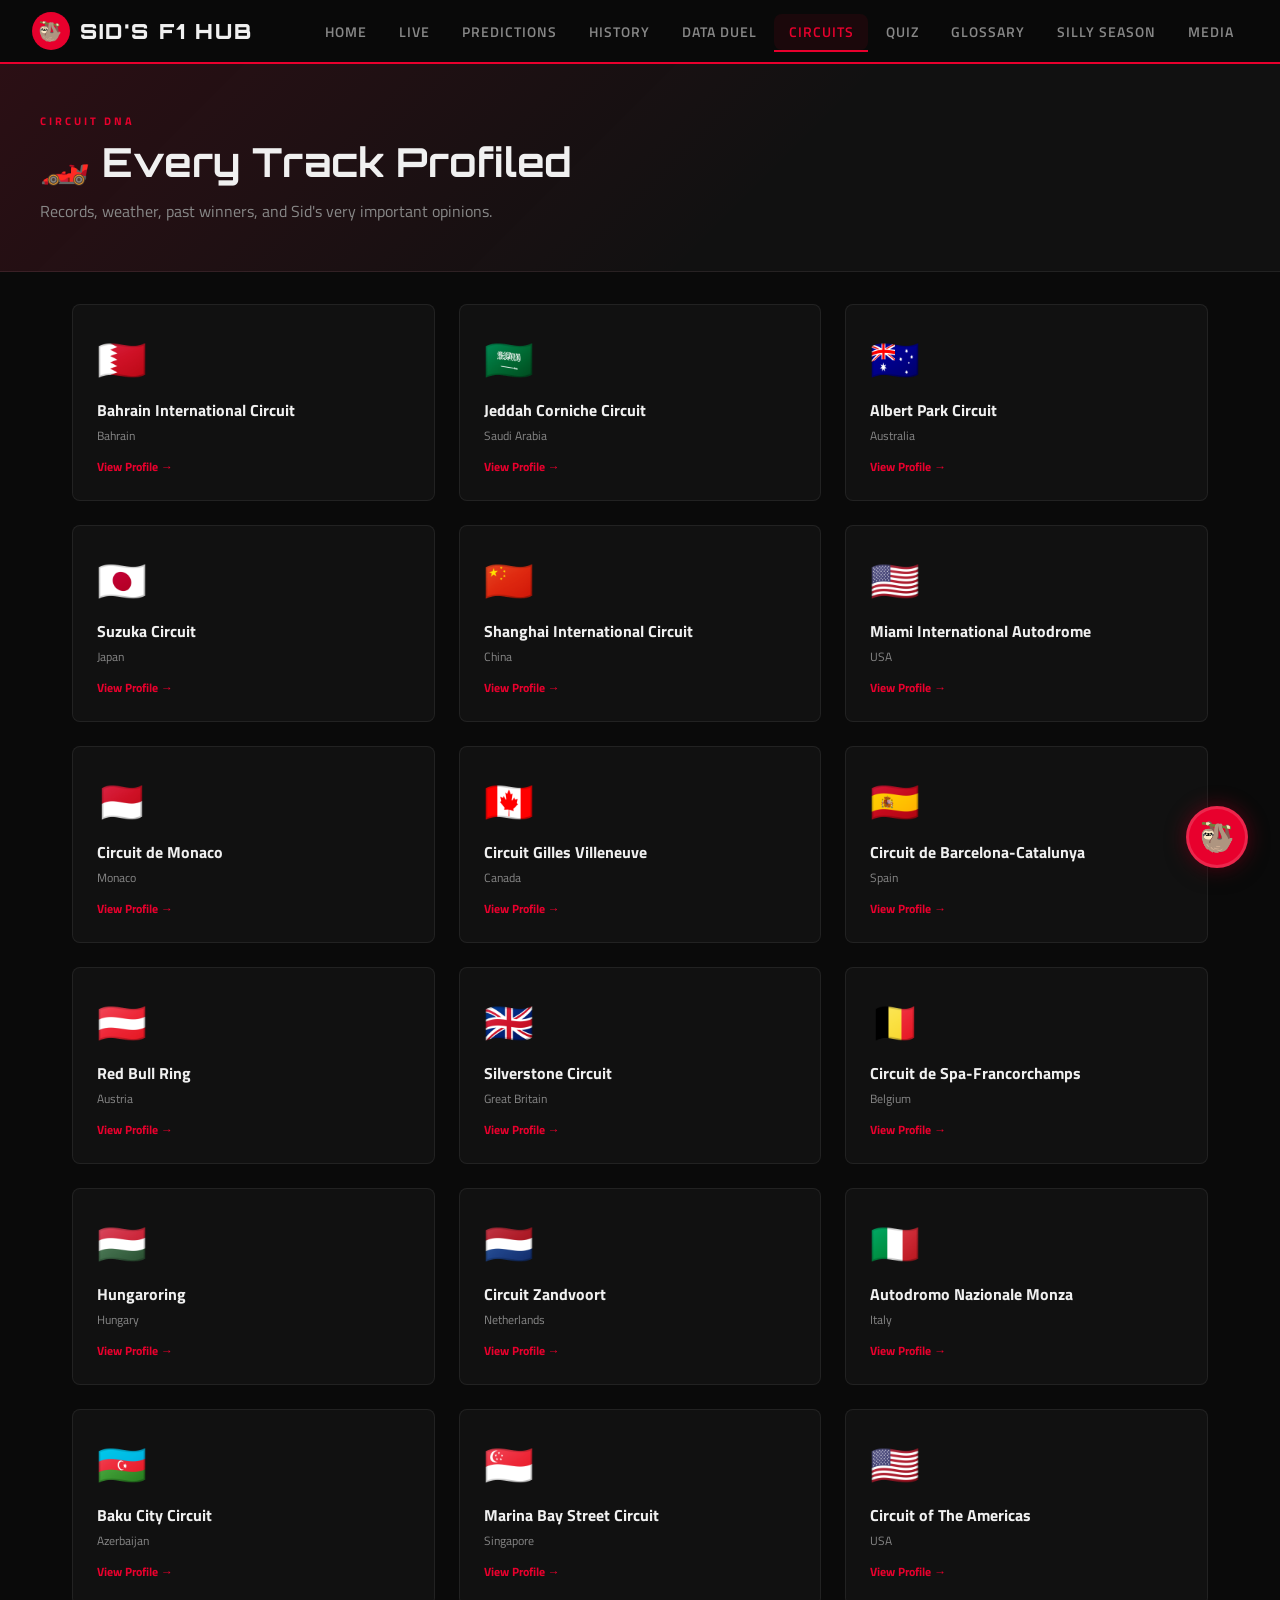
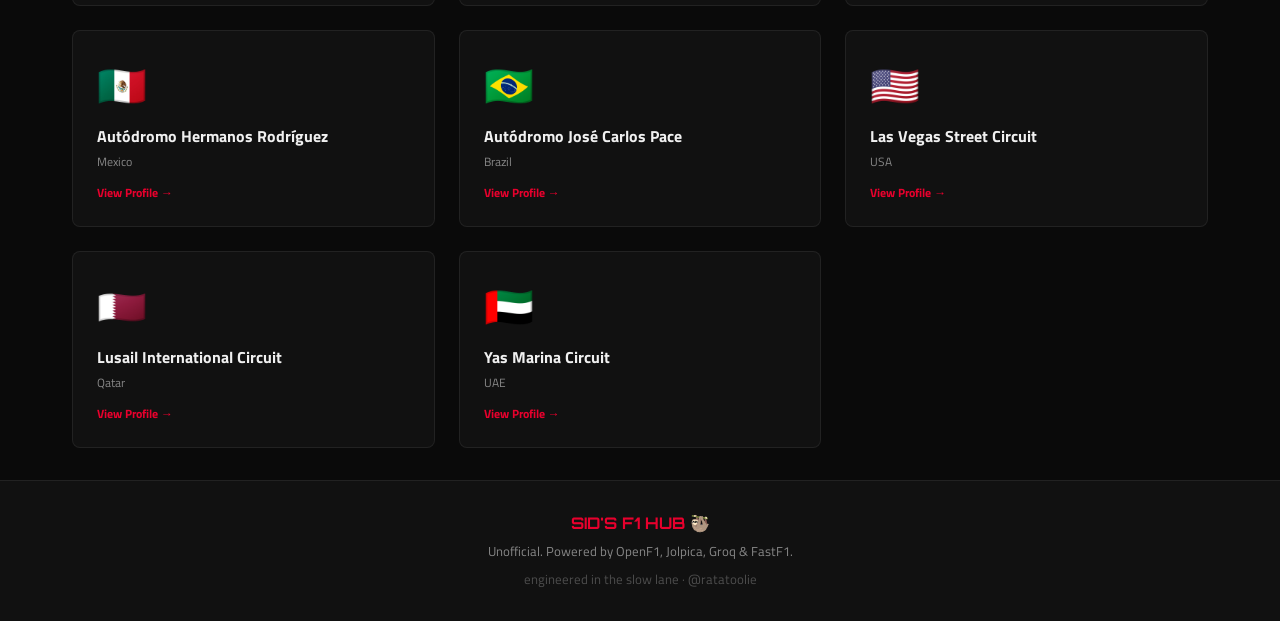
==== commit 9add3d60: "Major update: FastF1 analytics, Data Duel, Engineering & Media pages - Add FastF1 integration with a" ====
--- a/frontend/pages/circuit.html
+++ b/frontend/pages/circuit.html
@@ -15,11 +15,12 @@
     <li><a href="live.html">Live</a></li>
     <li><a href="predictions.html">Predictions</a></li>
     <li><a href="history.html">History</a></li>
-    <li><a href="head-to-head.html">H2H</a></li>
+    <li><a href="data-duel.html">Data Duel</a></li>
     <li><a href="circuit.html" class="active">Circuits</a></li>
     <li><a href="quiz.html">Quiz</a></li>
     <li><a href="glossary.html">Glossary</a></li>
     <li><a href="silly-season.html">Silly Season</a></li>
+    <li><a href="media.html">Media</a></li>
   </ul>
   <button class="nav-burger" id="navBurger"><span></span><span></span><span></span></button>
 </nav>
@@ -97,8 +98,8 @@
 
 <footer>
   <div class="footer-logo">SID'S F1 HUB 🦥</div>
-  <div>Unofficial. Powered by OpenF1, Jolpica, Groq & pure sloth energy.</div>
-  <div style="margin-top:0.5rem;opacity:0.5;">© 2026 @retalscodes · Data: OpenF1 API · Jolpica/Ergast API · Open-Meteo</div>
+  <div>Unofficial. Powered by OpenF1, Jolpica, Groq & FastF1.</div>
+  <div style="margin-top:0.5rem;opacity:0.5;">engineered in the slow lane · @ratatoolie</div>
 </footer>
 
 <div class="sid-chat-bubble">
